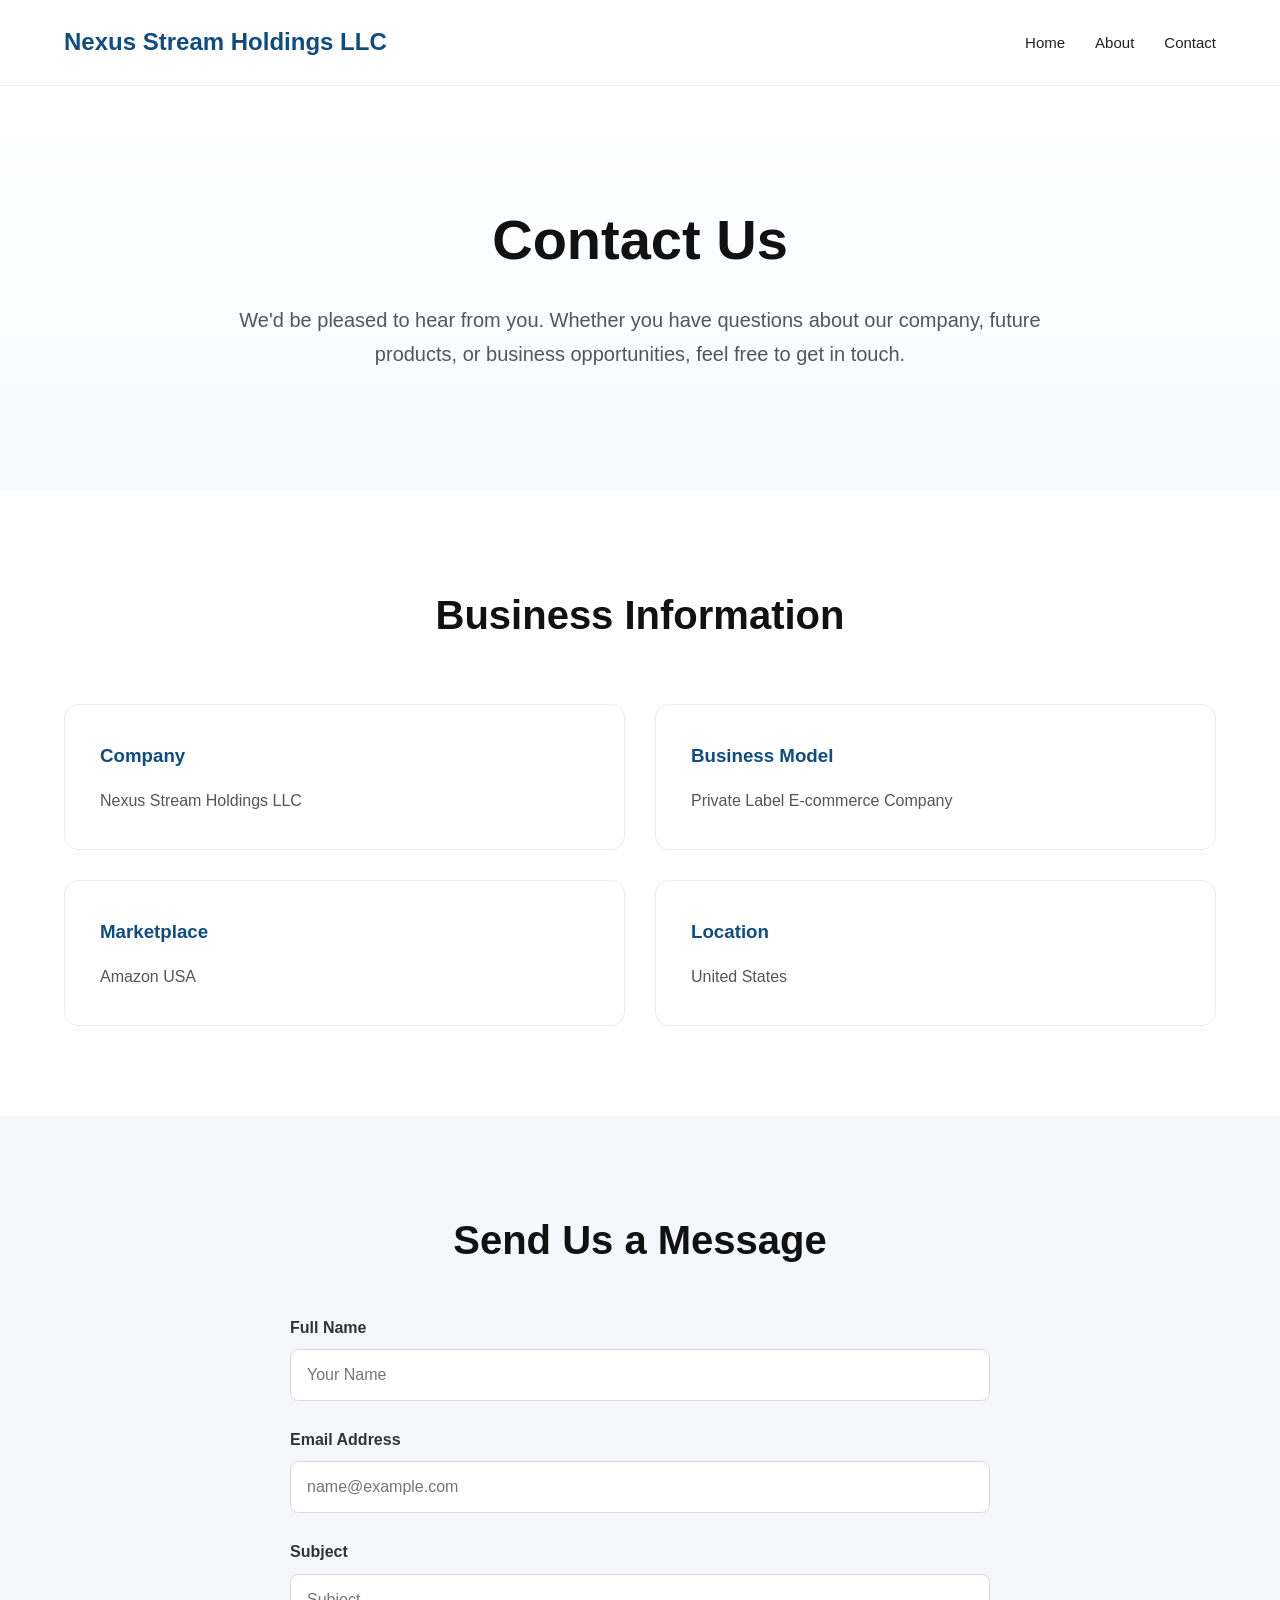
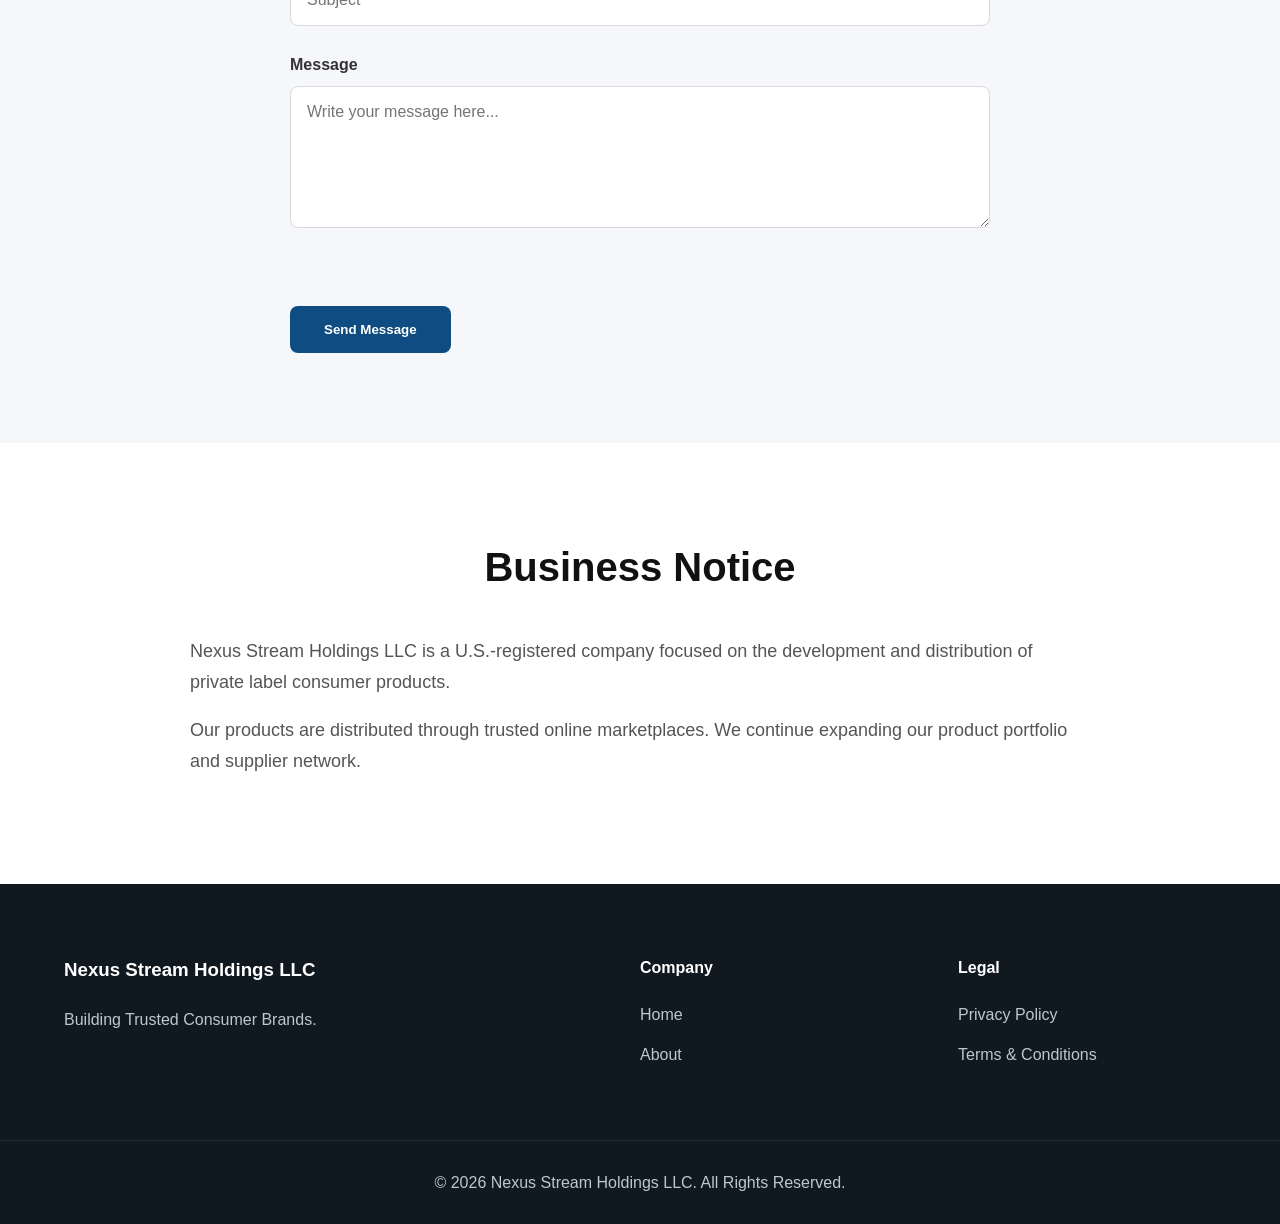
==== contact.html @ 0302e4a0 "first commit" ====
<!doctype html>
<html lang="en">
  <head>
    <meta charset="UTF-8" />

    <meta name="viewport" content="width=device-width, initial-scale=1.0" />

    <title>Contact | Nexus Stream Holdings LLC</title>

    <meta
      name="description"
      content="Contact Nexus Stream Holdings LLC regarding our products, partnerships or general inquiries."
    />

    <link rel="stylesheet" href="css/styles.css" />
  </head>

  <body>
    <header>
      <div class="container">
        <div class="logo">
          <h2>Nexus Stream Holdings LLC</h2>
        </div>

        <nav>
          <ul>
            <li><a href="index.html">Home</a></li>

            <li><a href="about.html">About</a></li>

            <li><a href="contact.html">Contact</a></li>
          </ul>
        </nav>
      </div>
    </header>

    <section class="hero">
      <div class="container">
        <h1>Contact Us</h1>

        <p>
          We'd be pleased to hear from you. Whether you have questions about our
          company, future products, or business opportunities, feel free to get
          in touch.
        </p>
      </div>
    </section>

    <section>
      <div class="container">
        <h2>Business Information</h2>

        <div class="cards">
          <div class="card">
            <h3>Company</h3>

            <p>Nexus Stream Holdings LLC</p>
          </div>

          <div class="card">
            <h3>Business Model</h3>

            <p>Private Label E-commerce Company</p>
          </div>

          <div class="card">
            <h3>Marketplace</h3>

            <p>Amazon USA</p>
          </div>

          <div class="card">
            <h3>Location</h3>

            <p>United States</p>
          </div>
        </div>
      </div>
    </section>

    <section class="gray">
      <div class="container">
        <h2>Send Us a Message</h2>

        <form class="contact-form">
          <div class="form-group">
            <label for="name">Full Name</label>

            <input type="text" id="name" placeholder="Your Name" />
          </div>

          <div class="form-group">
            <label for="email">Email Address</label>

            <input type="email" id="email" placeholder="name@example.com" />
          </div>

          <div class="form-group">
            <label for="subject">Subject</label>

            <input type="text" id="subject" placeholder="Subject" />
          </div>

          <div class="form-group">
            <label for="message">Message</label>

            <textarea
              id="message"
              rows="6"
              placeholder="Write your message here..."
            ></textarea>
          </div>

          <button class="btn">Send Message</button>
        </form>
      </div>
    </section>

    <section>
      <div class="container">
        <h2>Business Notice</h2>

        <p>
          Nexus Stream Holdings LLC is a U.S.-registered company focused on the
          development and distribution of private label consumer products.
        </p>

        <p>
          Our products are distributed through trusted online marketplaces. We
          continue expanding our product portfolio and supplier network.
        </p>
      </div>
    </section>

    <footer>
      <div class="container footer-grid">
        <div>
          <h3>Nexus Stream Holdings LLC</h3>

          <p>Building Trusted Consumer Brands.</p>
        </div>

        <div>
          <h4>Company</h4>

          <ul>
            <li><a href="index.html">Home</a></li>

            <li><a href="about.html">About</a></li>
          </ul>
        </div>

        <div>
          <h4>Legal</h4>

          <ul>
            <li><a href="privacy.html">Privacy Policy</a></li>

            <li><a href="terms.html">Terms & Conditions</a></li>
          </ul>
        </div>
      </div>

      <div class="copyright">
        <p>© 2026 Nexus Stream Holdings LLC. All Rights Reserved.</p>
      </div>
    </footer>
  </body>
</html>
---- css/styles.css ----
/* ==========================================================
   NEXUS STREAM HOLDINGS LLC
   Stylesheet v1.0
========================================================== */

/* RESET */

* {
  margin: 0;
  padding: 0;
  box-sizing: border-box;
}

html {
  scroll-behavior: smooth;
}

body {
  font-family:
    -apple-system, BlinkMacSystemFont, "Segoe UI", Roboto, Helvetica, Arial,
    sans-serif;

  color: #222;

  background: #ffffff;

  line-height: 1.7;
}

/* LINKS */

a {
  text-decoration: none;

  color: inherit;
}

/* IMAGES */

img {
  max-width: 100%;

  display: block;
}

/* CONTAINER */

.container {
  width: 90%;

  max-width: 1200px;

  margin: auto;
}

/* ===========================
HEADER
=========================== */

header {
  position: sticky;

  top: 0;

  background: #ffffff;

  border-bottom: 1px solid #ececec;

  z-index: 1000;
}

header .container {
  display: flex;

  justify-content: space-between;

  align-items: center;

  padding: 22px 0;
}

.logo h2 {
  font-size: 24px;

  font-weight: 700;

  color: #0f4c81;
}

/* NAVIGATION */

nav ul {
  display: flex;

  list-style: none;

  gap: 30px;
}

nav a {
  font-size: 15px;

  font-weight: 500;

  transition: 0.25s;
}

nav a:hover {
  color: #0f4c81;
}

/* ===========================
HERO
=========================== */

.hero {
  padding: 120px 0;

  text-align: center;

  background: linear-gradient(to bottom, #ffffff, #f7f9fc);
}

.hero h1 {
  font-size: 56px;

  line-height: 1.2;

  margin-bottom: 30px;

  color: #111;
}

.hero p {
  max-width: 820px;

  margin: auto;

  font-size: 20px;

  color: #555;
}

/* BUTTON */

.btn {
  display: inline-block;

  margin-top: 45px;

  background: #0f4c81;

  color: #fff;

  padding: 16px 34px;

  border-radius: 8px;

  font-weight: 600;

  transition: 0.3s;
}

.btn:hover {
  background: #08365b;

  transform: translateY(-2px);
}

/* ===========================
SECTIONS
=========================== */

section {
  padding: 90px 0;
}

section h2 {
  text-align: center;

  font-size: 40px;

  margin-bottom: 35px;

  color: #111;
}

section p {
  font-size: 18px;

  color: #555;

  max-width: 900px;

  margin: 18px auto;
}

/* LIGHT BACKGROUND */

.gray {
  background: #f5f7fa;
}

/* ===========================
CARDS
=========================== */

.cards {
  display: grid;

  grid-template-columns: repeat(2, 1fr);

  gap: 30px;

  margin-top: 55px;
}

.card {
  background: #ffffff;

  padding: 35px;

  border-radius: 14px;

  border: 1px solid #ececec;

  transition: 0.3s;
}

.card:hover {
  transform: translateY(-6px);

  box-shadow: 0 15px 35px rgba(0, 0, 0, 0.08);
}

.card h3 {
  margin-bottom: 15px;

  color: #0f4c81;
}

.card p {
  margin: 0;

  font-size: 16px;
}

/* ===========================
FEATURES
=========================== */

.features {
  display: grid;

  grid-template-columns: repeat(2, 1fr);

  gap: 25px;

  margin-top: 50px;
}

.feature {
  display: flex;

  align-items: center;

  background: #fff;

  padding: 22px;

  border-radius: 10px;

  border: 1px solid #ededed;
}

.feature span {
  font-size: 28px;

  color: #0f4c81;

  margin-right: 18px;
}

.feature p {
  margin: 0;
}

/* ===========================
COMING SOON
=========================== */

.coming-soon {
  background: #0f4c81;

  color: #ffffff;

  text-align: center;
}

.coming-soon h2 {
  color: #ffffff;
}

.coming-soon p {
  color: #d8e5f2;
}

/* ===========================
CONTACT PREVIEW
=========================== */

.contact-preview {
  text-align: center;
}

/* ===========================
FOOTER
=========================== */

footer {
  background: #101820;

  color: #ffffff;

  padding-top: 70px;
}

.footer-grid {
  display: grid;

  grid-template-columns: 2fr 1fr 1fr;

  gap: 60px;
}

footer h3 {
  margin-bottom: 20px;
}

footer h4 {
  margin-bottom: 20px;
}

footer p {
  color: #bfc6cf;
}

footer ul {
  list-style: none;
}

footer li {
  margin-bottom: 12px;
}

footer a {
  color: #bfc6cf;

  transition: 0.25s;
}

footer a:hover {
  color: #ffffff;
}

.copyright {
  text-align: center;

  border-top: 1px solid rgba(255, 255, 255, 0.08);

  margin-top: 60px;

  padding: 28px;

  color: #8d98a7;
}

/* ===========================
RESPONSIVE
=========================== */

@media (max-width: 900px) {
  header .container {
    flex-direction: column;

    gap: 20px;
  }

  nav ul {
    flex-wrap: wrap;

    justify-content: center;
  }

  .hero {
    padding: 90px 0;
  }

  .hero h1 {
    font-size: 42px;
  }

  .hero p {
    font-size: 18px;
  }

  .cards {
    grid-template-columns: 1fr;
  }

  .features {
    grid-template-columns: 1fr;
  }

  .footer-grid {
    grid-template-columns: 1fr;

    text-align: center;
  }
}

@media (max-width: 600px) {
  .logo h2 {
    font-size: 20px;
  }

  .hero h1 {
    font-size: 34px;
  }

  section {
    padding: 70px 0;
  }

  section h2 {
    font-size: 30px;
  }

  .btn {
    width: 100%;

    max-width: 260px;
  }
}
/* ======================================
CONTACT FORM
====================================== */

.contact-form {
  max-width: 700px;

  margin: 40px auto 0;
}

.form-group {
  margin-bottom: 25px;
}

.form-group label {
  display: block;

  margin-bottom: 8px;

  font-weight: 600;

  color: #333;
}

.form-group input,
.form-group textarea {
  width: 100%;

  padding: 16px;

  border: 1px solid #d9d9d9;

  border-radius: 8px;

  font-size: 16px;

  font-family: inherit;

  transition: 0.3s;

  background: #fff;
}

.form-group input:focus,
.form-group textarea:focus {
  outline: none;

  border-color: #0f4c81;

  box-shadow: 0 0 0 3px rgba(15, 76, 129, 0.15);
}

.contact-form button {
  border: none;

  cursor: pointer;
}
/* ======================================
LISTAS EN PÁGINAS LEGALES
====================================== */

section ul {
  max-width: 900px;

  margin: 20px auto;

  padding-left: 25px;
}

section ul li {
  margin-bottom: 10px;

  color: #555;

  font-size: 18px;
}
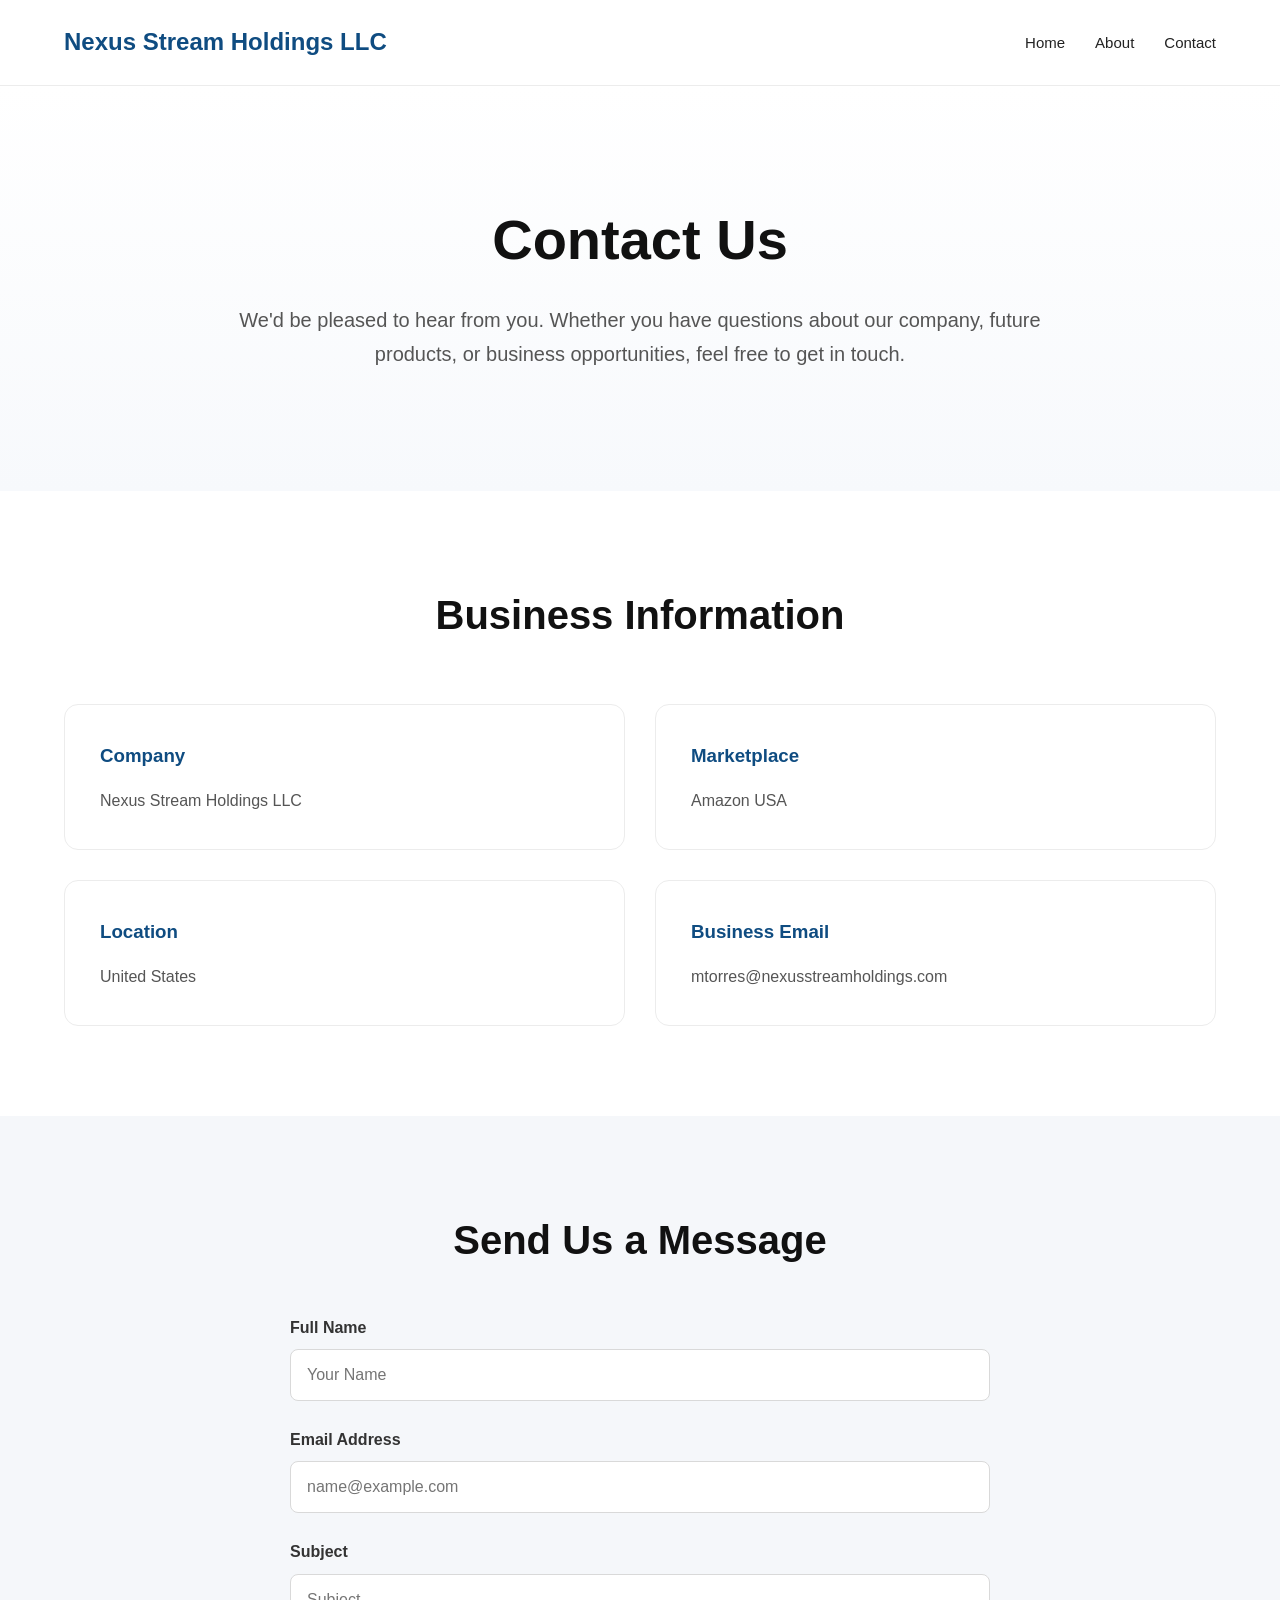
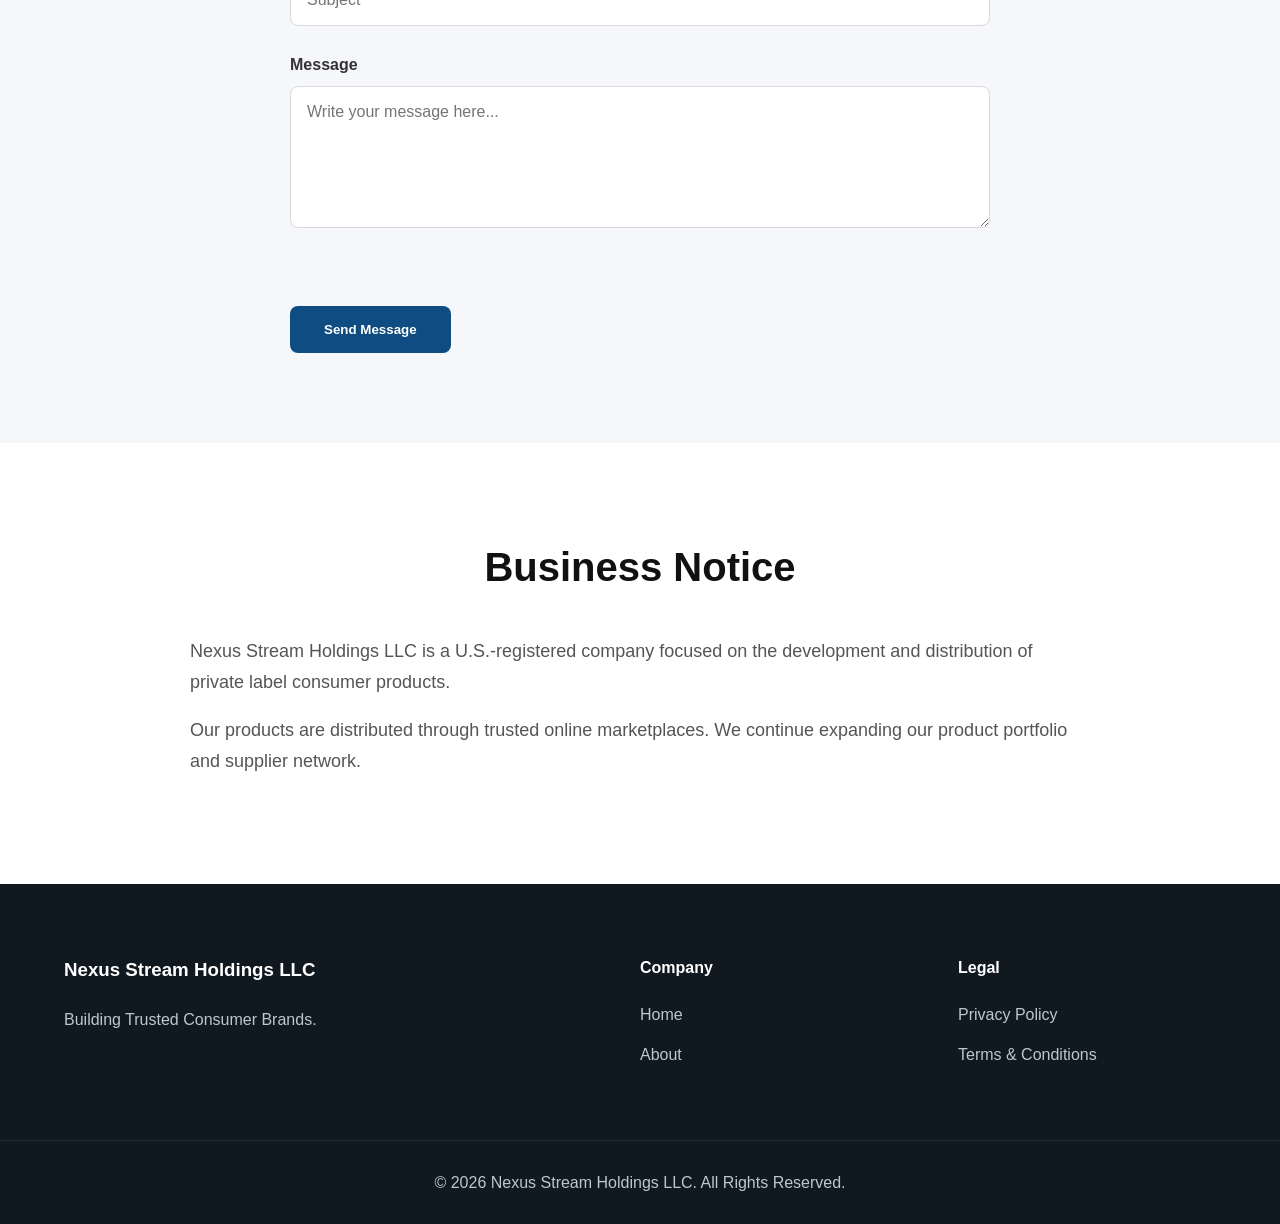
==== commit bd3fdbe2: "Se agrego mail de contacto" ====
--- a/contact.html
+++ b/contact.html
@@ -58,12 +58,6 @@
           </div>
 
           <div class="card">
-            <h3>Business Model</h3>
-
-            <p>Private Label E-commerce Company</p>
-          </div>
-
-          <div class="card">
             <h3>Marketplace</h3>
 
             <p>Amazon USA</p>
@@ -73,6 +67,11 @@
             <h3>Location</h3>
 
             <p>United States</p>
+          </div>
+          <div class="card">
+            <h3>Business Email</h3>
+
+            <p>mtorres@nexusstreamholdings.com</p>
           </div>
         </div>
       </div>
